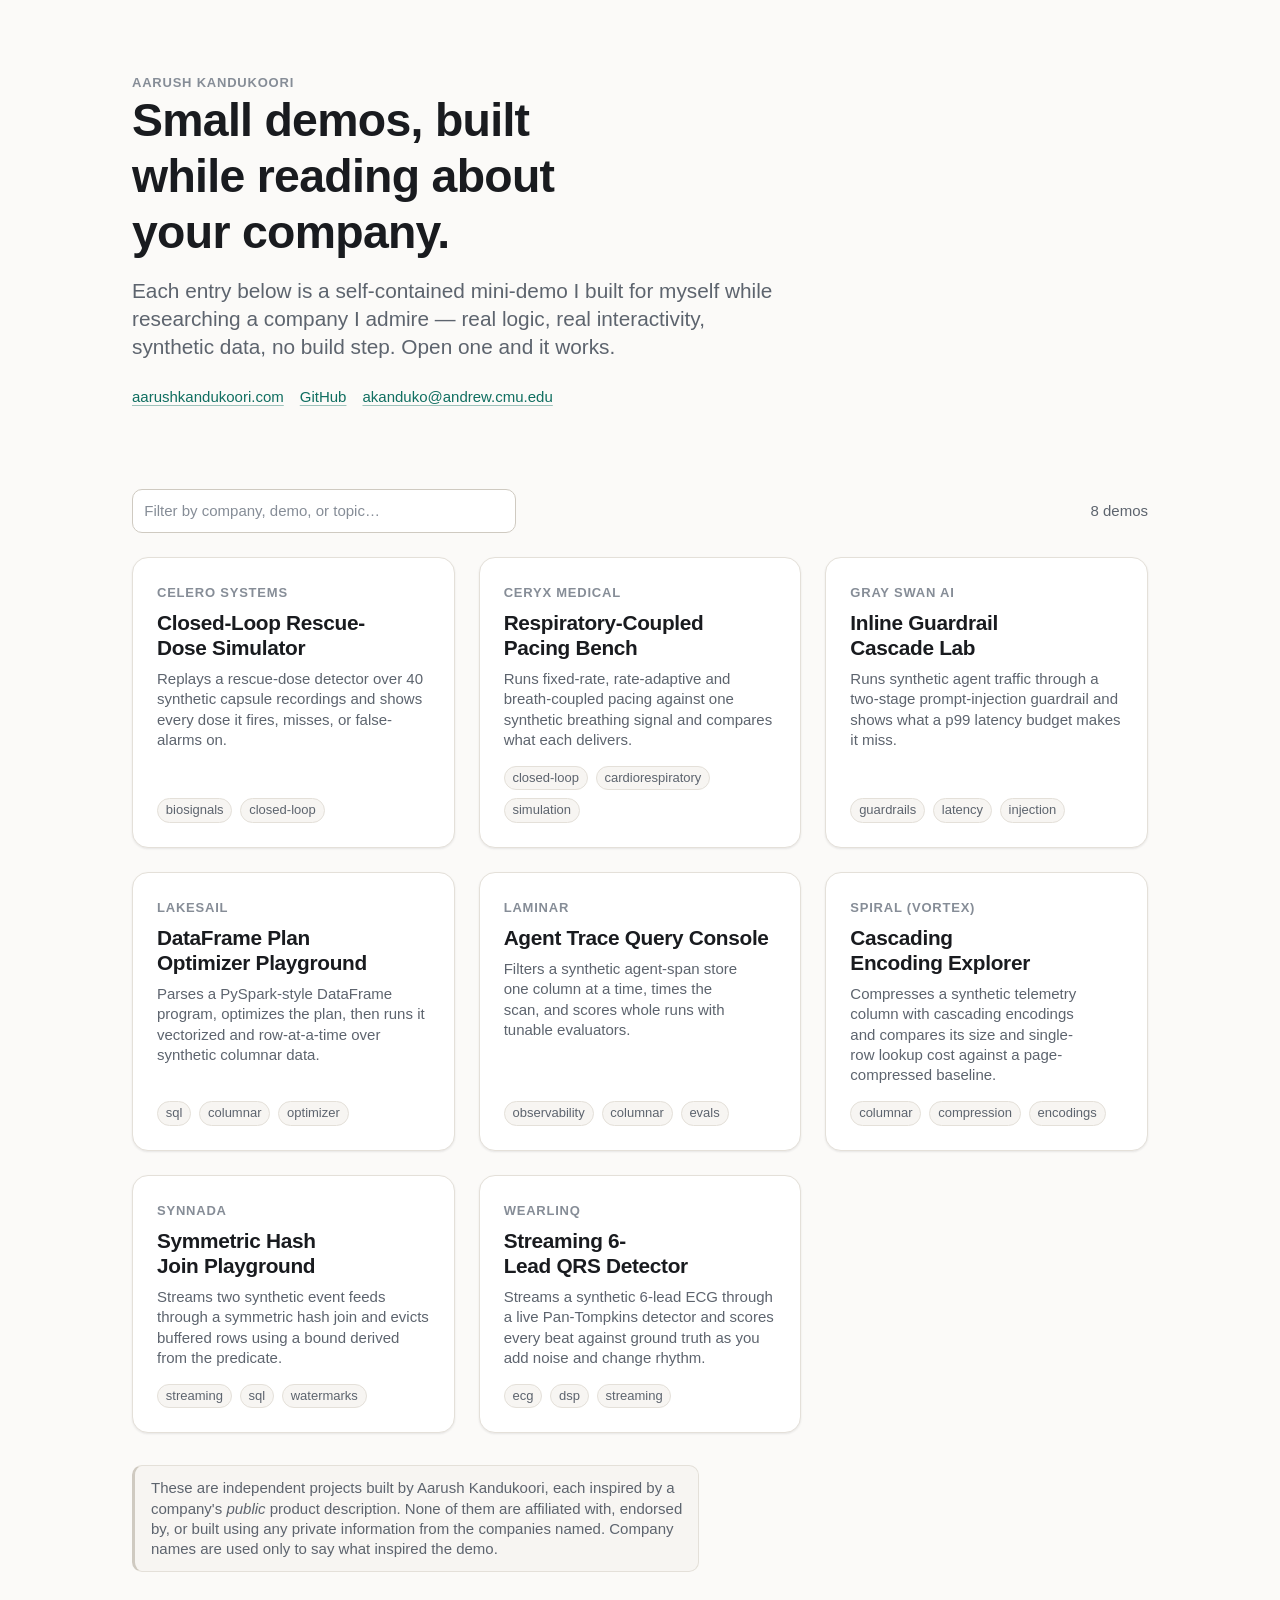
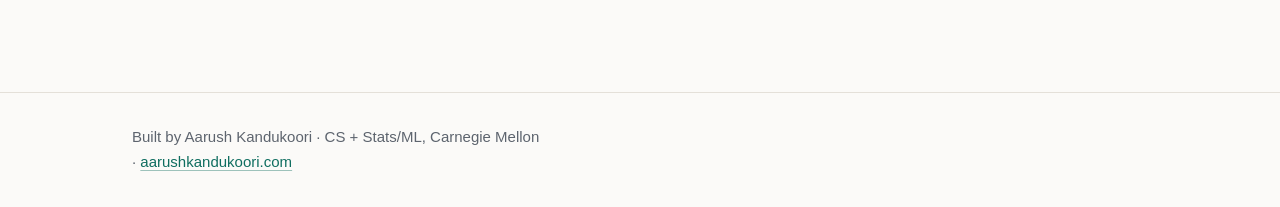
==== index.html @ 8ea8ede1 "Add the pilot batch of eight independent mini-demos Each demo is a self-contained page with real log" ====
<!DOCTYPE html>
<html lang="en">
  <head>
    <meta charset="utf-8" />
    <meta name="viewport" content="width=device-width, initial-scale=1" />
    <title>Mini-demos — Aarush Kandukoori</title>
    <meta
      name="description"
      content="Small, working, independent mini-demos built by Aarush Kandukoori while researching companies he is reaching out to. Each one is inspired by a company's public product description and is not affiliated with that company."
    />
    <meta name="color-scheme" content="light dark" />
    <link rel="stylesheet" href="./assets/base.css" />
    <link
      rel="icon"
      href="data:image/svg+xml,%3Csvg xmlns='http://www.w3.org/2000/svg' viewBox='0 0 32 32'%3E%3Crect width='32' height='32' rx='8' fill='%230f6e60'/%3E%3Cpath d='M9 21.5 16 10l7 11.5' stroke='%23fff' stroke-width='2.4' fill='none' stroke-linecap='round' stroke-linejoin='round'/%3E%3C/svg%3E"
    />

    <style>
      /* Index-page-only styles. Everything shared lives in assets/base.css. */

      .site-header {
        padding-block: var(--s-8) var(--s-6);
      }

      .site-header .lede {
        font-size: var(--fs-lg);
        color: var(--text-muted);
        line-height: var(--lh-snug);
        max-width: 56ch;
        margin-top: var(--s-4);
      }

      .site-header h1 {
        max-width: 20ch;
      }

      .header-links {
        display: flex;
        flex-wrap: wrap;
        gap: var(--s-2) var(--s-4);
        margin-top: var(--s-5);
        font-size: var(--fs-sm);
      }

      .toolbar {
        display: flex;
        flex-wrap: wrap;
        align-items: center;
        justify-content: space-between;
        gap: var(--s-3);
        margin-bottom: var(--s-5);
      }

      .search-field {
        flex: 1 1 18rem;
        max-width: 24rem;
      }

      .result-count {
        font-size: var(--fs-sm);
        color: var(--text-muted);
        font-variant-numeric: tabular-nums;
      }

      /* Card ---------------------------------------------------------- */

      .demo-card {
        position: relative;
        display: flex;
        flex-direction: column;
        gap: var(--s-2);
        transition: border-color var(--dur) var(--ease),
          box-shadow var(--dur) var(--ease), transform var(--dur) var(--ease);
      }

      .demo-card:hover {
        border-color: var(--border-strong);
        box-shadow: var(--shadow-md);
        transform: translateY(-2px);
      }

      .demo-card:focus-within {
        border-color: var(--accent);
        box-shadow: 0 0 0 3px var(--accent-ring);
      }

      .demo-card h2 {
        font-size: var(--fs-lg);
        margin: 0;
      }

      /* One tab stop per card: the title link covers the whole card. */
      .demo-link {
        color: inherit;
        text-decoration: none;
      }

      .demo-link::after {
        content: "";
        position: absolute;
        inset: 0;
        border-radius: inherit;
      }

      .demo-link:focus-visible {
        outline: none;
      }

      .demo-card:hover h2 {
        color: var(--accent);
      }

      .demo-what {
        font-size: var(--fs-sm);
        line-height: var(--lh-snug);
        color: var(--text-muted);
        margin: 0;
        max-width: none;
      }

      .demo-tags {
        display: flex;
        flex-wrap: wrap;
        gap: var(--s-2);
        margin-top: auto;
        padding-top: var(--s-2);
      }

      .disclaimer {
        margin-top: var(--s-6);
      }
    </style>
  </head>

  <body>
    <a class="skip-link" href="#demos">Skip to demos</a>

    <header class="site-header">
      <div class="wrap">
        <p class="eyebrow">Aarush Kandukoori</p>
        <h1>Small demos, built while reading about your company.</h1>
        <p class="lede">
          Each entry below is a self-contained mini-demo I built for myself
          while researching a company I admire — real logic, real
          interactivity, synthetic data, no build step. Open one and it works.
        </p>
        <p class="header-links">
          <a href="https://aarushkandukoori.com">aarushkandukoori.com</a>
          <a href="https://github.com/aarushkandukoori">GitHub</a>
          <a href="mailto:akanduko@andrew.cmu.edu">akanduko@andrew.cmu.edu</a>
        </p>
      </div>
    </header>

    <main id="demos" class="section" tabindex="-1">
      <div class="wrap">
        <div class="toolbar" id="toolbar" hidden>
          <div class="field search-field">
            <label class="sr-only" for="search">Filter demos</label>
            <input
              type="search"
              id="search"
              placeholder="Filter by company, demo, or topic…"
              autocomplete="off"
              spellcheck="false"
            />
          </div>
          <p class="result-count" id="count" role="status" aria-live="polite"></p>
        </div>

        <noscript>
          <div class="empty">
            <h2>This index needs JavaScript</h2>
            <p>
              The list of demos is rendered by a few lines of inline script.
              Enable JavaScript to browse it, or open any
              <code>demos/&lt;name&gt;/</code> URL directly.
            </p>
          </div>
        </noscript>

        <div class="grid" id="grid"></div>

        <div class="empty" id="empty" hidden>
          <h2 id="empty-title">No demos published yet</h2>
          <p id="empty-body">
            The first ones are being built now. Each will appear here the
            moment it is added to the manifest.
          </p>
        </div>

        <p class="note disclaimer">
          These are independent projects built by Aarush Kandukoori, each
          inspired by a company's <em>public</em> product description. None of
          them are affiliated with, endorsed by, or built using any private
          information from the companies named. Company names are used only to
          say what inspired the demo.
        </p>
      </div>
    </main>

    <footer class="site-footer">
      <div class="wrap">
        <p class="muted">
          Built by Aarush Kandukoori · CS + Stats/ML, Carnegie Mellon ·
          <a href="https://aarushkandukoori.com">aarushkandukoori.com</a>
        </p>
      </div>
    </footer>

    <!--
      The manifest is a plain script, not a fetch. If demos.js is missing or
      malformed, window.DEMOS is simply undefined and the empty state renders.
      There is no network request that can fail, and no JSON to mis-parse.
    -->
    <script src="./demos.js"></script>
    <script>
      (function () {
        "use strict";

        var grid = document.getElementById("grid");
        var empty = document.getElementById("empty");
        var emptyTitle = document.getElementById("empty-title");
        var emptyBody = document.getElementById("empty-body");
        var toolbar = document.getElementById("toolbar");
        var search = document.getElementById("search");
        var count = document.getElementById("count");

        var SLUG_RE = /^[a-z0-9]+(?:-[a-z0-9]+)*$/;

        function text(value) {
          return typeof value === "string" ? value.trim() : "";
        }

        /* Validate every entry independently: one bad object hides itself
           and nothing else. */
        function normalize(entry) {
          if (!entry || typeof entry !== "object") return null;
          var slug = text(entry.slug);
          var company = text(entry.company);
          var title = text(entry.title);
          var what = text(entry.what);
          if (!SLUG_RE.test(slug) || !company || !title || !what) return null;

          var tags = [];
          if (Array.isArray(entry.tags)) {
            for (var i = 0; i < entry.tags.length && tags.length < 3; i++) {
              var tag = text(entry.tags[i]);
              if (tag) tags.push(tag);
            }
          }
          return {
            slug: slug,
            company: company,
            title: title,
            what: what,
            tags: tags,
            haystack: (
              company +
              " " +
              title +
              " " +
              what +
              " " +
              tags.join(" ")
            ).toLowerCase()
          };
        }

        var source = Array.isArray(window.DEMOS) ? window.DEMOS : [];
        var demos = [];
        for (var i = 0; i < source.length; i++) {
          var ok = normalize(source[i]);
          if (ok) demos.push(ok);
        }

        demos.sort(function (a, b) {
          var byCompany = a.company.localeCompare(b.company, "en", {
            sensitivity: "base"
          });
          return byCompany !== 0
            ? byCompany
            : a.title.localeCompare(b.title, "en", { sensitivity: "base" });
        });

        function card(demo) {
          var article = document.createElement("article");
          article.className = "card demo-card";

          var eyebrow = document.createElement("p");
          eyebrow.className = "eyebrow";
          eyebrow.textContent = demo.company;

          var heading = document.createElement("h2");
          var link = document.createElement("a");
          link.className = "demo-link";
          link.href = "./demos/" + demo.slug + "/";
          link.textContent = demo.title;
          heading.appendChild(link);

          var what = document.createElement("p");
          what.className = "demo-what";
          what.textContent = demo.what;

          article.appendChild(eyebrow);
          article.appendChild(heading);
          article.appendChild(what);

          if (demo.tags.length) {
            var tagRow = document.createElement("p");
            tagRow.className = "demo-tags";
            for (var t = 0; t < demo.tags.length; t++) {
              var tag = document.createElement("span");
              tag.className = "tag";
              tag.textContent = demo.tags[t];
              tagRow.appendChild(tag);
            }
            article.appendChild(tagRow);
          }

          return article;
        }

        function render(query) {
          var q = text(query).toLowerCase();
          var shown = [];
          for (var i = 0; i < demos.length; i++) {
            if (!q || demos[i].haystack.indexOf(q) !== -1) shown.push(demos[i]);
          }

          var frag = document.createDocumentFragment();
          for (var j = 0; j < shown.length; j++) frag.appendChild(card(shown[j]));
          grid.textContent = "";
          grid.appendChild(frag);

          var hasAny = shown.length > 0;
          grid.hidden = !hasAny;
          empty.hidden = hasAny;

          if (!hasAny) {
            if (demos.length === 0) {
              emptyTitle.textContent = "No demos published yet";
              emptyBody.textContent =
                "The first ones are being built now. Each will appear here the moment it is added to the manifest.";
            } else {
              emptyTitle.textContent = "No demos match that filter";
              emptyBody.textContent =
                "Try a company name, a topic like “streaming” or “ECG”, or clear the box.";
            }
          }

          if (demos.length) {
            count.textContent =
              shown.length === demos.length
                ? demos.length + (demos.length === 1 ? " demo" : " demos")
                : shown.length + " of " + demos.length + " demos";
          }
        }

        toolbar.hidden = demos.length < 2;

        search.addEventListener("input", function () {
          render(search.value);
        });

        render("");
      })();
    </script>
  </body>
</html>
---- assets/base.css ----
/* ==========================================================================
   base.css — shared design system for every demo in startup-demos.
   Dependency-free. No @import, no webfonts, no network calls.
   Import from a demo page with:  <link rel="stylesheet" href="../../assets/base.css">
   ========================================================================== */

/* --------------------------------------------------------------------------
   1. Tokens
   -------------------------------------------------------------------------- */

:root {
  /* Type */
  --font-sans: -apple-system, BlinkMacSystemFont, "Segoe UI", Roboto,
    "Helvetica Neue", Arial, "Noto Sans", sans-serif, "Apple Color Emoji",
    "Segoe UI Emoji";
  --font-mono: ui-monospace, SFMono-Regular, "SF Mono", Menlo, Consolas,
    "Liberation Mono", monospace;

  --fs-xs: 0.8125rem;
  --fs-sm: 0.9375rem;
  --fs-base: 1.0625rem;
  --fs-lg: clamp(1.125rem, 1.03rem + 0.35vw, 1.3rem);
  --fs-xl: clamp(1.35rem, 1.14rem + 0.9vw, 1.85rem);
  --fs-2xl: clamp(1.85rem, 1.4rem + 2.1vw, 2.9rem);

  --lh-tight: 1.2;
  --lh-snug: 1.35;
  --lh-body: 1.65;

  --tracking-tight: -0.015em;
  --tracking-wide: 0.06em;

  /* Space — 4px rhythm */
  --s-1: 0.25rem;
  --s-2: 0.5rem;
  --s-3: 0.75rem;
  --s-4: 1rem;
  --s-5: 1.5rem;
  --s-6: 2rem;
  --s-7: 3rem;
  --s-8: 4.5rem;
  --s-9: 6.5rem;

  /* Shape */
  --r-sm: 6px;
  --r-md: 10px;
  --r-lg: 16px;
  --r-pill: 999px;

  --measure: 68ch;
  --wrap: 1080px;
  --wrap-narrow: 760px;

  /* Motion */
  --ease: cubic-bezier(0.2, 0.6, 0.3, 1);
  --dur: 160ms;

  /* Colour — light (default) */
  color-scheme: light;

  --bg: #fbfaf8;
  --bg-sunken: #f2f0ec;
  --surface: #ffffff;
  --surface-2: #f7f5f2;
  --text: #191b1f;
  --text-muted: #5d646e;
  --text-faint: #868d97;
  --border: #e4e0d9;
  --border-strong: #cfcac1;

  --accent: #0f6e60;
  --accent-hover: #0b564b;
  --accent-contrast: #ffffff;
  --accent-soft: #e2f0ec;
  --accent-ring: rgba(15, 110, 96, 0.32);

  --warn: #9a6212;
  --warn-soft: #f8efdd;
  --danger: #a03028;
  --danger-soft: #fae9e7;

  --shadow-sm: 0 1px 2px rgba(24, 26, 30, 0.05),
    0 1px 3px rgba(24, 26, 30, 0.04);
  --shadow-md: 0 2px 4px rgba(24, 26, 30, 0.04),
    0 8px 24px rgba(24, 26, 30, 0.07);
}

@media (prefers-color-scheme: dark) {
  :root {
    color-scheme: dark;

    --bg: #0e0f12;
    --bg-sunken: #08090b;
    --surface: #16181d;
    --surface-2: #1c1f25;
    --text: #e9e8e4;
    --text-muted: #a0a7b1;
    --text-faint: #767d88;
    --border: #262a31;
    --border-strong: #363c45;

    --accent: #5ec8b6;
    --accent-hover: #7ad9c8;
    --accent-contrast: #06211d;
    --accent-soft: #17302c;
    --accent-ring: rgba(94, 200, 182, 0.38);

    --warn: #e0b063;
    --warn-soft: #2b2417;
    --danger: #ef8b81;
    --danger-soft: #2e1a18;

    --shadow-sm: 0 1px 2px rgba(0, 0, 0, 0.4);
    --shadow-md: 0 2px 4px rgba(0, 0, 0, 0.3), 0 10px 30px rgba(0, 0, 0, 0.45);
  }
}

/* Explicit overrides win in both directions, so a page (or a demo's own
   toggle) can pin a theme regardless of the OS setting. */
:root[data-theme="light"] {
  color-scheme: light;
  --bg: #fbfaf8;
  --bg-sunken: #f2f0ec;
  --surface: #ffffff;
  --surface-2: #f7f5f2;
  --text: #191b1f;
  --text-muted: #5d646e;
  --text-faint: #868d97;
  --border: #e4e0d9;
  --border-strong: #cfcac1;
  --accent: #0f6e60;
  --accent-hover: #0b564b;
  --accent-contrast: #ffffff;
  --accent-soft: #e2f0ec;
  --accent-ring: rgba(15, 110, 96, 0.32);
  --warn: #9a6212;
  --warn-soft: #f8efdd;
  --danger: #a03028;
  --danger-soft: #fae9e7;
  --shadow-sm: 0 1px 2px rgba(24, 26, 30, 0.05),
    0 1px 3px rgba(24, 26, 30, 0.04);
  --shadow-md: 0 2px 4px rgba(24, 26, 30, 0.04),
    0 8px 24px rgba(24, 26, 30, 0.07);
}

:root[data-theme="dark"] {
  color-scheme: dark;
  --bg: #0e0f12;
  --bg-sunken: #08090b;
  --surface: #16181d;
  --surface-2: #1c1f25;
  --text: #e9e8e4;
  --text-muted: #a0a7b1;
  --text-faint: #767d88;
  --border: #262a31;
  --border-strong: #363c45;
  --accent: #5ec8b6;
  --accent-hover: #7ad9c8;
  --accent-contrast: #06211d;
  --accent-soft: #17302c;
  --accent-ring: rgba(94, 200, 182, 0.38);
  --warn: #e0b063;
  --warn-soft: #2b2417;
  --danger: #ef8b81;
  --danger-soft: #2e1a18;
  --shadow-sm: 0 1px 2px rgba(0, 0, 0, 0.4);
  --shadow-md: 0 2px 4px rgba(0, 0, 0, 0.3), 0 10px 30px rgba(0, 0, 0, 0.45);
}

/* --------------------------------------------------------------------------
   2. Reset
   -------------------------------------------------------------------------- */

*,
*::before,
*::after {
  box-sizing: border-box;
}

html {
  -webkit-text-size-adjust: 100%;
  scroll-behavior: smooth;
}

body,
h1,
h2,
h3,
h4,
p,
figure,
blockquote,
dl,
dd,
ul,
ol {
  margin: 0;
}

ul[class],
ol[class] {
  list-style: none;
  padding: 0;
}

img,
picture,
svg,
canvas,
video {
  display: block;
  max-width: 100%;
}

svg {
  height: auto;
}

input,
button,
textarea,
select {
  font: inherit;
  color: inherit;
}

table {
  border-collapse: collapse;
  border-spacing: 0;
}

/* [hidden] must win over any layout class (.grid, .row, .metrics …) that
   sets its own display value. */
[hidden] {
  display: none !important;
}

/* --------------------------------------------------------------------------
   3. Base elements
   -------------------------------------------------------------------------- */

body {
  margin: 0;
  min-height: 100vh;
  background: var(--bg);
  color: var(--text);
  font-family: var(--font-sans);
  font-size: var(--fs-base);
  line-height: var(--lh-body);
  font-synthesis-weight: none;
  -webkit-font-smoothing: antialiased;
  text-rendering: optimizeLegibility;
}

h1,
h2,
h3,
h4 {
  line-height: var(--lh-tight);
  letter-spacing: var(--tracking-tight);
  font-weight: 620;
  text-wrap: balance;
}

h1 {
  font-size: var(--fs-2xl);
}
h2 {
  font-size: var(--fs-xl);
}
h3 {
  font-size: var(--fs-lg);
}
h4 {
  font-size: var(--fs-base);
}

p {
  max-width: var(--measure);
  text-wrap: pretty;
}

a {
  color: var(--accent);
  text-decoration-color: color-mix(in srgb, var(--accent) 40%, transparent);
  text-underline-offset: 0.18em;
  text-decoration-thickness: 1px;
  transition: color var(--dur) var(--ease);
}

a:hover {
  color: var(--accent-hover);
  text-decoration-color: currentColor;
}

strong,
b {
  font-weight: 640;
}

small {
  font-size: var(--fs-sm);
}

hr {
  border: 0;
  border-top: 1px solid var(--border);
  margin: var(--s-6) 0;
}

code,
kbd,
samp,
pre,
.mono {
  font-family: var(--font-mono);
  font-size: 0.9em;
  font-variant-ligatures: none;
}

:not(pre) > code {
  background: var(--surface-2);
  border: 1px solid var(--border);
  border-radius: var(--r-sm);
  padding: 0.1em 0.36em;
}

pre {
  background: var(--surface-2);
  border: 1px solid var(--border);
  border-radius: var(--r-md);
  padding: var(--s-4);
  overflow-x: auto;
  line-height: 1.5;
}

pre code {
  background: none;
  border: 0;
  padding: 0;
}

kbd {
  background: var(--surface);
  border: 1px solid var(--border-strong);
  border-bottom-width: 2px;
  border-radius: var(--r-sm);
  padding: 0.08em 0.4em;
  font-size: 0.82em;
  white-space: nowrap;
}

/* Tabular numbers wherever live values update, so nothing jitters. */
.tnum,
.metric-value,
output {
  font-variant-numeric: tabular-nums;
}

::selection {
  background: var(--accent-soft);
  color: var(--text);
}

/* --------------------------------------------------------------------------
   4. Focus — visible, consistent, never removed
   -------------------------------------------------------------------------- */

:focus-visible {
  outline: 2px solid var(--accent);
  outline-offset: 2px;
  border-radius: var(--r-sm);
}

/* Only suppress the default ring where :focus-visible is supported. */
@supports selector(:focus-visible) {
  :focus:not(:focus-visible) {
    outline: none;
  }
}

.skip-link {
  position: absolute;
  left: var(--s-4);
  top: var(--s-4);
  z-index: 50;
  padding: var(--s-2) var(--s-4);
  background: var(--surface);
  color: var(--text);
  border: 1px solid var(--border-strong);
  border-radius: var(--r-md);
  box-shadow: var(--shadow-md);
  transform: translateY(-200%);
  transition: transform var(--dur) var(--ease);
}

.skip-link:focus {
  transform: translateY(0);
}

.sr-only {
  position: absolute;
  width: 1px;
  height: 1px;
  padding: 0;
  margin: -1px;
  overflow: hidden;
  clip: rect(0 0 0 0);
  clip-path: inset(50%);
  white-space: nowrap;
  border: 0;
}

/* --------------------------------------------------------------------------
   5. Layout primitives
   -------------------------------------------------------------------------- */

.wrap {
  width: 100%;
  max-width: var(--wrap);
  margin-inline: auto;
  padding-inline: var(--s-5);
}

.wrap-narrow {
  max-width: var(--wrap-narrow);
}

@media (min-width: 40rem) {
  .wrap {
    padding-inline: var(--s-6);
  }
}

.stack > * + * {
  margin-top: var(--s-4);
}
.stack-sm > * + * {
  margin-top: var(--s-2);
}
.stack-lg > * + * {
  margin-top: var(--s-6);
}

.row {
  display: flex;
  align-items: center;
  gap: var(--s-3);
  flex-wrap: wrap;
}

.row-between {
  justify-content: space-between;
}

.grid {
  display: grid;
  gap: var(--s-5);
  grid-template-columns: repeat(auto-fill, minmax(min(100%, 17rem), 1fr));
}

.section {
  padding-block: var(--s-7);
}

/* --------------------------------------------------------------------------
   6. Components
   -------------------------------------------------------------------------- */

/* Card ------------------------------------------------------------------- */

.card {
  background: var(--surface);
  border: 1px solid var(--border);
  border-radius: var(--r-lg);
  padding: var(--s-5);
  box-shadow: var(--shadow-sm);
}

.card-tight {
  padding: var(--s-4);
}

/* Panel — a flatter surface for demo working areas. */
.panel {
  background: var(--surface);
  border: 1px solid var(--border);
  border-radius: var(--r-lg);
  padding: var(--s-5);
}

.panel-sunken {
  background: var(--bg-sunken);
  border-color: var(--border);
}

/* Eyebrow / label -------------------------------------------------------- */

.eyebrow {
  font-size: var(--fs-xs);
  font-weight: 620;
  letter-spacing: var(--tracking-wide);
  text-transform: uppercase;
  color: var(--text-faint);
}

.muted {
  color: var(--text-muted);
}

.faint {
  color: var(--text-faint);
}

/* Tag -------------------------------------------------------------------- */

.tag {
  display: inline-flex;
  align-items: center;
  gap: var(--s-1);
  font-size: var(--fs-xs);
  line-height: 1.4;
  padding: 0.16em 0.6em;
  border-radius: var(--r-pill);
  background: var(--surface-2);
  border: 1px solid var(--border);
  color: var(--text-muted);
  white-space: nowrap;
}

.tag-accent {
  background: var(--accent-soft);
  border-color: color-mix(in srgb, var(--accent) 28%, transparent);
  color: var(--accent);
}

/* Buttons ---------------------------------------------------------------- */

.btn {
  --btn-bg: var(--surface);
  --btn-fg: var(--text);
  --btn-bd: var(--border-strong);
  display: inline-flex;
  align-items: center;
  justify-content: center;
  gap: var(--s-2);
  padding: 0.55em 1em;
  min-height: 2.5rem;
  font-size: var(--fs-sm);
  font-weight: 560;
  line-height: 1.2;
  color: var(--btn-fg);
  background: var(--btn-bg);
  border: 1px solid var(--btn-bd);
  border-radius: var(--r-md);
  cursor: pointer;
  user-select: none;
  text-decoration: none;
  transition: background var(--dur) var(--ease),
    border-color var(--dur) var(--ease), transform var(--dur) var(--ease);
}

.btn:hover:not(:disabled) {
  background: var(--surface-2);
  border-color: var(--text-faint);
  color: var(--btn-fg);
}

.btn:active:not(:disabled) {
  transform: translateY(1px);
}

.btn:disabled,
.btn[aria-disabled="true"] {
  opacity: 0.5;
  cursor: not-allowed;
}

.btn-primary {
  --btn-bg: var(--accent);
  --btn-fg: var(--accent-contrast);
  --btn-bd: var(--accent);
}

.btn-primary:hover:not(:disabled) {
  background: var(--accent-hover);
  border-color: var(--accent-hover);
  color: var(--accent-contrast);
}

.btn-ghost {
  --btn-bg: transparent;
  --btn-bd: transparent;
  color: var(--text-muted);
}

.btn-ghost:hover:not(:disabled) {
  background: var(--surface-2);
  border-color: var(--border);
  color: var(--text);
}

.btn-sm {
  padding: 0.35em 0.75em;
  min-height: 2rem;
  font-size: var(--fs-xs);
}

/* Form controls ---------------------------------------------------------- */

.field {
  display: flex;
  flex-direction: column;
  gap: var(--s-2);
}

.field > label,
.label {
  font-size: var(--fs-sm);
  font-weight: 560;
  color: var(--text-muted);
}

.hint {
  font-size: var(--fs-xs);
  color: var(--text-faint);
}

input[type="text"],
input[type="search"],
input[type="number"],
input[type="email"],
input[type="url"],
input[type="date"],
textarea,
select {
  width: 100%;
  padding: 0.55em 0.75em;
  min-height: 2.5rem;
  font-size: var(--fs-sm);
  color: var(--text);
  background: var(--surface);
  border: 1px solid var(--border-strong);
  border-radius: var(--r-md);
  transition: border-color var(--dur) var(--ease),
    box-shadow var(--dur) var(--ease);
}

textarea {
  min-height: 6rem;
  line-height: 1.5;
  resize: vertical;
}

input::placeholder,
textarea::placeholder {
  color: var(--text-faint);
}

input:focus-visible,
textarea:focus-visible,
select:focus-visible {
  outline: none;
  border-color: var(--accent);
  box-shadow: 0 0 0 3px var(--accent-ring);
}

select {
  appearance: none;
  padding-right: 2.2em;
  background-image: linear-gradient(45deg, transparent 50%, currentColor 50%),
    linear-gradient(135deg, currentColor 50%, transparent 50%);
  background-position: right 1.05em top 55%, right 0.7em top 55%;
  background-size: 5px 5px, 5px 5px;
  background-repeat: no-repeat;
}

input[type="range"] {
  width: 100%;
  accent-color: var(--accent);
  height: 1.5rem;
}

input[type="checkbox"],
input[type="radio"] {
  accent-color: var(--accent);
  width: 1.05rem;
  height: 1.05rem;
  margin: 0;
}

.check {
  display: flex;
  align-items: center;
  gap: var(--s-2);
  font-size: var(--fs-sm);
  cursor: pointer;
}

/* Segmented control (radio group styled as tabs) -------------------------- */

.segmented {
  display: inline-flex;
  padding: 3px;
  gap: 3px;
  background: var(--surface-2);
  border: 1px solid var(--border);
  border-radius: var(--r-md);
}

.segmented .btn {
  border-color: transparent;
  background: transparent;
  box-shadow: none;
}

.segmented .btn[aria-pressed="true"] {
  background: var(--surface);
  border-color: var(--border);
  color: var(--text);
  box-shadow: var(--shadow-sm);
}

/* Metrics ---------------------------------------------------------------- */

.metrics {
  display: grid;
  gap: var(--s-3);
  grid-template-columns: repeat(auto-fit, minmax(min(100%, 8.5rem), 1fr));
}

.metric {
  background: var(--surface-2);
  border: 1px solid var(--border);
  border-radius: var(--r-md);
  padding: var(--s-3) var(--s-4);
}

.metric-label {
  display: block;
  font-size: var(--fs-xs);
  color: var(--text-faint);
  letter-spacing: 0.02em;
}

.metric-value {
  display: block;
  margin-top: var(--s-1);
  font-size: var(--fs-lg);
  font-weight: 620;
  line-height: 1.15;
  letter-spacing: var(--tracking-tight);
}

/* Table ------------------------------------------------------------------ */

.table-scroll {
  overflow-x: auto;
  border: 1px solid var(--border);
  border-radius: var(--r-md);
}

table.data {
  width: 100%;
  font-size: var(--fs-sm);
  font-variant-numeric: tabular-nums;
}

table.data th,
table.data td {
  padding: var(--s-2) var(--s-3);
  text-align: left;
  border-bottom: 1px solid var(--border);
  white-space: nowrap;
}

table.data thead th {
  background: var(--surface-2);
  font-size: var(--fs-xs);
  font-weight: 620;
  letter-spacing: 0.03em;
  text-transform: uppercase;
  color: var(--text-muted);
  position: sticky;
  top: 0;
}

table.data tbody tr:last-child td {
  border-bottom: 0;
}

table.data tbody tr:hover td {
  background: var(--surface-2);
}

.num {
  text-align: right;
  font-variant-numeric: tabular-nums;
}

/* Notes / callouts ------------------------------------------------------- */

.note {
  font-size: var(--fs-sm);
  line-height: var(--lh-snug);
  color: var(--text-muted);
  background: var(--surface-2);
  border: 1px solid var(--border);
  border-left: 3px solid var(--border-strong);
  border-radius: var(--r-md);
  padding: var(--s-3) var(--s-4);
  max-width: var(--measure);
}

.note-accent {
  background: var(--accent-soft);
  border-color: color-mix(in srgb, var(--accent) 22%, transparent);
  border-left-color: var(--accent);
}

.note-warn {
  background: var(--warn-soft);
  border-color: color-mix(in srgb, var(--warn) 25%, transparent);
  border-left-color: var(--warn);
}

/* The provenance line every demo must carry. */
.provenance {
  font-size: var(--fs-xs);
  line-height: var(--lh-snug);
  color: var(--text-faint);
  max-width: var(--measure);
}

/* Bars / meters ---------------------------------------------------------- */

.bar {
  height: 8px;
  width: 100%;
  border-radius: var(--r-pill);
  background: var(--surface-2);
  border: 1px solid var(--border);
  overflow: hidden;
}

.bar > span {
  display: block;
  height: 100%;
  background: var(--accent);
  transition: width var(--dur) var(--ease);
}

/* Empty state ------------------------------------------------------------ */

.empty {
  text-align: center;
  padding: var(--s-7) var(--s-5);
  border: 1px dashed var(--border-strong);
  border-radius: var(--r-lg);
  color: var(--text-muted);
  background: var(--surface);
}

.empty h2,
.empty h3 {
  color: var(--text);
  margin-bottom: var(--s-2);
}

.empty p {
  margin-inline: auto;
  max-width: 46ch;
}

/* Footer ----------------------------------------------------------------- */

.site-footer {
  margin-top: var(--s-8);
  padding-block: var(--s-6);
  border-top: 1px solid var(--border);
  font-size: var(--fs-sm);
  color: var(--text-muted);
}

/* --------------------------------------------------------------------------
   7. Motion & print
   -------------------------------------------------------------------------- */

@media (prefers-reduced-motion: reduce) {
  html {
    scroll-behavior: auto;
  }
  *,
  *::before,
  *::after {
    animation-duration: 0.01ms !important;
    animation-iteration-count: 1 !important;
    transition-duration: 0.01ms !important;
    scroll-behavior: auto !important;
  }
}

@media print {
  body {
    background: #fff;
    color: #000;
  }
  .card,
  .panel {
    box-shadow: none;
    border-color: #ccc;
  }
}
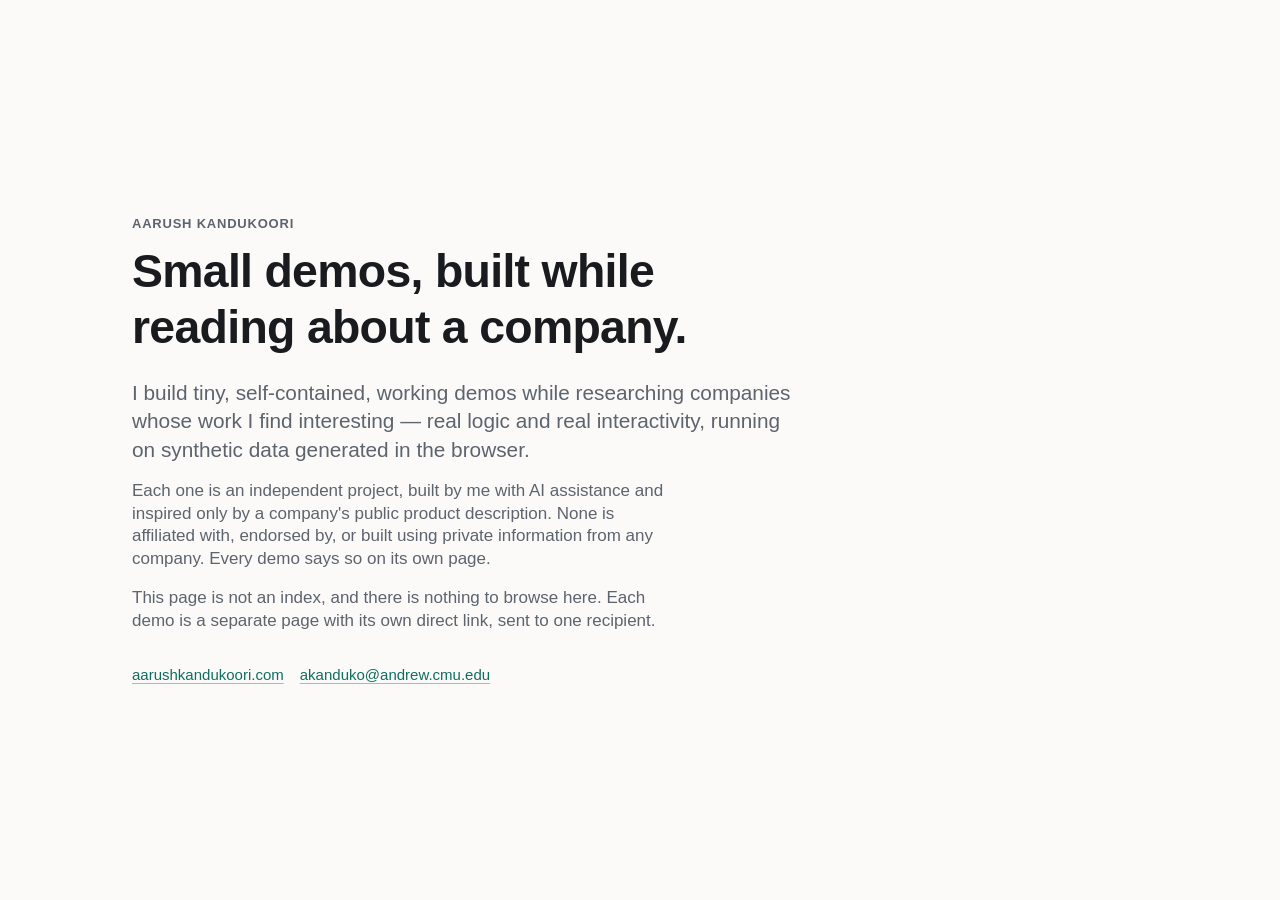
==== commit 1465ccfc: "Seal every demo page and stop publishing the demo list Two changes that go together, both from the u" ====
--- a/index.html
+++ b/index.html
@@ -3,12 +3,13 @@
   <head>
     <meta charset="utf-8" />
     <meta name="viewport" content="width=device-width, initial-scale=1" />
-    <title>Mini-demos — Aarush Kandukoori</title>
+    <title>Aarush Kandukoori — mini-demos</title>
     <meta
       name="description"
-      content="Small, working, independent mini-demos built by Aarush Kandukoori while researching companies he is reaching out to. Each one is inspired by a company's public product description and is not affiliated with that company."
+      content="Independent mini-demos built by Aarush Kandukoori with AI assistance while researching companies. This page is not an index."
     />
     <meta name="color-scheme" content="light dark" />
+    <meta name="robots" content="noindex, nofollow" />
     <link rel="stylesheet" href="./assets/base.css" />
     <link
       rel="icon"
@@ -16,355 +17,82 @@
     />
 
     <style>
-      /* Index-page-only styles. Everything shared lives in assets/base.css. */
+      /* Landing-page-only styles. Everything shared lives in assets/base.css.
+         This page deliberately renders no list, no grid, no filter and no
+         count of anything. Each demo is a sealed page and is reached only by
+         its own direct link; there is nothing here to enumerate them, and no
+         script that could grow one. See TEMPLATE.md section 2, "It is
+         sealed". */
 
-      .site-header {
-        padding-block: var(--s-8) var(--s-6);
+      .landing {
+        display: flex;
+        min-height: 100vh;
+        min-height: 100svh;
+        flex-direction: column;
+        justify-content: center;
+        padding-block: var(--s-8);
       }
 
-      .site-header .lede {
+      .landing h1 {
+        max-width: 22ch;
+        margin-top: var(--s-3);
+      }
+
+      .landing p {
+        max-width: 58ch;
+        line-height: var(--lh-snug);
+        color: var(--text-muted);
+      }
+
+      .landing .lede {
         font-size: var(--fs-lg);
-        color: var(--text-muted);
-        line-height: var(--lh-snug);
-        max-width: 56ch;
+        margin-top: var(--s-5);
+      }
+
+      .landing .detail {
         margin-top: var(--s-4);
       }
 
-      .site-header h1 {
-        max-width: 20ch;
-      }
-
-      .header-links {
+      .contact {
         display: flex;
         flex-wrap: wrap;
         gap: var(--s-2) var(--s-4);
-        margin-top: var(--s-5);
+        margin-top: var(--s-6);
         font-size: var(--fs-sm);
-      }
-
-      .toolbar {
-        display: flex;
-        flex-wrap: wrap;
-        align-items: center;
-        justify-content: space-between;
-        gap: var(--s-3);
-        margin-bottom: var(--s-5);
-      }
-
-      .search-field {
-        flex: 1 1 18rem;
-        max-width: 24rem;
-      }
-
-      .result-count {
-        font-size: var(--fs-sm);
-        color: var(--text-muted);
-        font-variant-numeric: tabular-nums;
-      }
-
-      /* Card ---------------------------------------------------------- */
-
-      .demo-card {
-        position: relative;
-        display: flex;
-        flex-direction: column;
-        gap: var(--s-2);
-        transition: border-color var(--dur) var(--ease),
-          box-shadow var(--dur) var(--ease), transform var(--dur) var(--ease);
-      }
-
-      .demo-card:hover {
-        border-color: var(--border-strong);
-        box-shadow: var(--shadow-md);
-        transform: translateY(-2px);
-      }
-
-      .demo-card:focus-within {
-        border-color: var(--accent);
-        box-shadow: 0 0 0 3px var(--accent-ring);
-      }
-
-      .demo-card h2 {
-        font-size: var(--fs-lg);
-        margin: 0;
-      }
-
-      /* One tab stop per card: the title link covers the whole card. */
-      .demo-link {
-        color: inherit;
-        text-decoration: none;
-      }
-
-      .demo-link::after {
-        content: "";
-        position: absolute;
-        inset: 0;
-        border-radius: inherit;
-      }
-
-      .demo-link:focus-visible {
-        outline: none;
-      }
-
-      .demo-card:hover h2 {
-        color: var(--accent);
-      }
-
-      .demo-what {
-        font-size: var(--fs-sm);
-        line-height: var(--lh-snug);
-        color: var(--text-muted);
-        margin: 0;
-        max-width: none;
-      }
-
-      .demo-tags {
-        display: flex;
-        flex-wrap: wrap;
-        gap: var(--s-2);
-        margin-top: auto;
-        padding-top: var(--s-2);
-      }
-
-      .disclaimer {
-        margin-top: var(--s-6);
       }
     </style>
   </head>
 
   <body>
-    <a class="skip-link" href="#demos">Skip to demos</a>
-
-    <header class="site-header">
+    <main class="landing">
       <div class="wrap">
         <p class="eyebrow">Aarush Kandukoori</p>
-        <h1>Small demos, built while reading about your company.</h1>
+        <h1>Small demos, built while reading about a company.</h1>
+
         <p class="lede">
-          Each entry below is a self-contained mini-demo I built for myself
-          while researching a company I admire — real logic, real
-          interactivity, synthetic data, no build step. Open one and it works.
+          I build tiny, self-contained, working demos while researching
+          companies whose work I find interesting — real logic and real
+          interactivity, running on synthetic data generated in the browser.
         </p>
-        <p class="header-links">
+
+        <p class="detail">
+          Each one is an independent project, built by me with AI assistance
+          and inspired only by a company's public product description. None is
+          affiliated with, endorsed by, or built using private information from
+          any company. Every demo says so on its own page.
+        </p>
+
+        <p class="detail">
+          This page is not an index, and there is nothing to browse here. Each
+          demo is a separate page with its own direct link, sent to one
+          recipient.
+        </p>
+
+        <p class="contact">
           <a href="https://aarushkandukoori.com">aarushkandukoori.com</a>
-          <a href="https://github.com/aarushkandukoori">GitHub</a>
           <a href="mailto:akanduko@andrew.cmu.edu">akanduko@andrew.cmu.edu</a>
         </p>
       </div>
-    </header>
-
-    <main id="demos" class="section" tabindex="-1">
-      <div class="wrap">
-        <div class="toolbar" id="toolbar" hidden>
-          <div class="field search-field">
-            <label class="sr-only" for="search">Filter demos</label>
-            <input
-              type="search"
-              id="search"
-              placeholder="Filter by company, demo, or topic…"
-              autocomplete="off"
-              spellcheck="false"
-            />
-          </div>
-          <p class="result-count" id="count" role="status" aria-live="polite"></p>
-        </div>
-
-        <noscript>
-          <div class="empty">
-            <h2>This index needs JavaScript</h2>
-            <p>
-              The list of demos is rendered by a few lines of inline script.
-              Enable JavaScript to browse it, or open any
-              <code>demos/&lt;name&gt;/</code> URL directly.
-            </p>
-          </div>
-        </noscript>
-
-        <div class="grid" id="grid"></div>
-
-        <div class="empty" id="empty" hidden>
-          <h2 id="empty-title">No demos published yet</h2>
-          <p id="empty-body">
-            The first ones are being built now. Each will appear here the
-            moment it is added to the manifest.
-          </p>
-        </div>
-
-        <p class="note disclaimer">
-          These are independent projects built by Aarush Kandukoori, each
-          inspired by a company's <em>public</em> product description. None of
-          them are affiliated with, endorsed by, or built using any private
-          information from the companies named. Company names are used only to
-          say what inspired the demo.
-        </p>
-      </div>
     </main>
-
-    <footer class="site-footer">
-      <div class="wrap">
-        <p class="muted">
-          Built by Aarush Kandukoori · CS + Stats/ML, Carnegie Mellon ·
-          <a href="https://aarushkandukoori.com">aarushkandukoori.com</a>
-        </p>
-      </div>
-    </footer>
-
-    <!--
-      The manifest is a plain script, not a fetch. If demos.js is missing or
-      malformed, window.DEMOS is simply undefined and the empty state renders.
-      There is no network request that can fail, and no JSON to mis-parse.
-    -->
-    <script src="./demos.js"></script>
-    <script>
-      (function () {
-        "use strict";
-
-        var grid = document.getElementById("grid");
-        var empty = document.getElementById("empty");
-        var emptyTitle = document.getElementById("empty-title");
-        var emptyBody = document.getElementById("empty-body");
-        var toolbar = document.getElementById("toolbar");
-        var search = document.getElementById("search");
-        var count = document.getElementById("count");
-
-        var SLUG_RE = /^[a-z0-9]+(?:-[a-z0-9]+)*$/;
-
-        function text(value) {
-          return typeof value === "string" ? value.trim() : "";
-        }
-
-        /* Validate every entry independently: one bad object hides itself
-           and nothing else. */
-        function normalize(entry) {
-          if (!entry || typeof entry !== "object") return null;
-          var slug = text(entry.slug);
-          var company = text(entry.company);
-          var title = text(entry.title);
-          var what = text(entry.what);
-          if (!SLUG_RE.test(slug) || !company || !title || !what) return null;
-
-          var tags = [];
-          if (Array.isArray(entry.tags)) {
-            for (var i = 0; i < entry.tags.length && tags.length < 3; i++) {
-              var tag = text(entry.tags[i]);
-              if (tag) tags.push(tag);
-            }
-          }
-          return {
-            slug: slug,
-            company: company,
-            title: title,
-            what: what,
-            tags: tags,
-            haystack: (
-              company +
-              " " +
-              title +
-              " " +
-              what +
-              " " +
-              tags.join(" ")
-            ).toLowerCase()
-          };
-        }
-
-        var source = Array.isArray(window.DEMOS) ? window.DEMOS : [];
-        var demos = [];
-        for (var i = 0; i < source.length; i++) {
-          var ok = normalize(source[i]);
-          if (ok) demos.push(ok);
-        }
-
-        demos.sort(function (a, b) {
-          var byCompany = a.company.localeCompare(b.company, "en", {
-            sensitivity: "base"
-          });
-          return byCompany !== 0
-            ? byCompany
-            : a.title.localeCompare(b.title, "en", { sensitivity: "base" });
-        });
-
-        function card(demo) {
-          var article = document.createElement("article");
-          article.className = "card demo-card";
-
-          var eyebrow = document.createElement("p");
-          eyebrow.className = "eyebrow";
-          eyebrow.textContent = demo.company;
-
-          var heading = document.createElement("h2");
-          var link = document.createElement("a");
-          link.className = "demo-link";
-          link.href = "./demos/" + demo.slug + "/";
-          link.textContent = demo.title;
-          heading.appendChild(link);
-
-          var what = document.createElement("p");
-          what.className = "demo-what";
-          what.textContent = demo.what;
-
-          article.appendChild(eyebrow);
-          article.appendChild(heading);
-          article.appendChild(what);
-
-          if (demo.tags.length) {
-            var tagRow = document.createElement("p");
-            tagRow.className = "demo-tags";
-            for (var t = 0; t < demo.tags.length; t++) {
-              var tag = document.createElement("span");
-              tag.className = "tag";
-              tag.textContent = demo.tags[t];
-              tagRow.appendChild(tag);
-            }
-            article.appendChild(tagRow);
-          }
-
-          return article;
-        }
-
-        function render(query) {
-          var q = text(query).toLowerCase();
-          var shown = [];
-          for (var i = 0; i < demos.length; i++) {
-            if (!q || demos[i].haystack.indexOf(q) !== -1) shown.push(demos[i]);
-          }
-
-          var frag = document.createDocumentFragment();
-          for (var j = 0; j < shown.length; j++) frag.appendChild(card(shown[j]));
-          grid.textContent = "";
-          grid.appendChild(frag);
-
-          var hasAny = shown.length > 0;
-          grid.hidden = !hasAny;
-          empty.hidden = hasAny;
-
-          if (!hasAny) {
-            if (demos.length === 0) {
-              emptyTitle.textContent = "No demos published yet";
-              emptyBody.textContent =
-                "The first ones are being built now. Each will appear here the moment it is added to the manifest.";
-            } else {
-              emptyTitle.textContent = "No demos match that filter";
-              emptyBody.textContent =
-                "Try a company name, a topic like “streaming” or “ECG”, or clear the box.";
-            }
-          }
-
-          if (demos.length) {
-            count.textContent =
-              shown.length === demos.length
-                ? demos.length + (demos.length === 1 ? " demo" : " demos")
-                : shown.length + " of " + demos.length + " demos";
-          }
-        }
-
-        toolbar.hidden = demos.length < 2;
-
-        search.addEventListener("input", function () {
-          render(search.value);
-        });
-
-        render("");
-      })();
-    </script>
   </body>
 </html>
--- a/assets/base.css
+++ b/assets/base.css
@@ -824,11 +824,20 @@
   border-left-color: var(--warn);
 }
 
-/* The provenance line every demo must carry. */
+/* The attribution line every demo must carry, verbatim, visible on load:
+   "Built by Aarush Kandukoori with AI assistance. An independent mini-demo
+   inspired by <Company>'s public product description; not affiliated with
+   <Company>."  Exact wording and placement: TEMPLATE.md §2.
+
+   Uses --text-muted, not --text-faint: this line is a disclosure, and it has
+   to be comfortably readable. --text-muted clears 4.5:1 on --surface in both
+   themes (5.9:1 light, 7.4:1 dark); --text-faint does not (3.3:1 / 4.3:1).
+   Secondary in the hierarchy, yes — dim to the edge of legibility, no. Do not
+   lighten it, shrink it, or lower its opacity in demo CSS. */
 .provenance {
   font-size: var(--fs-xs);
   line-height: var(--lh-snug);
-  color: var(--text-faint);
+  color: var(--text-muted);
   max-width: var(--measure);
 }
 
